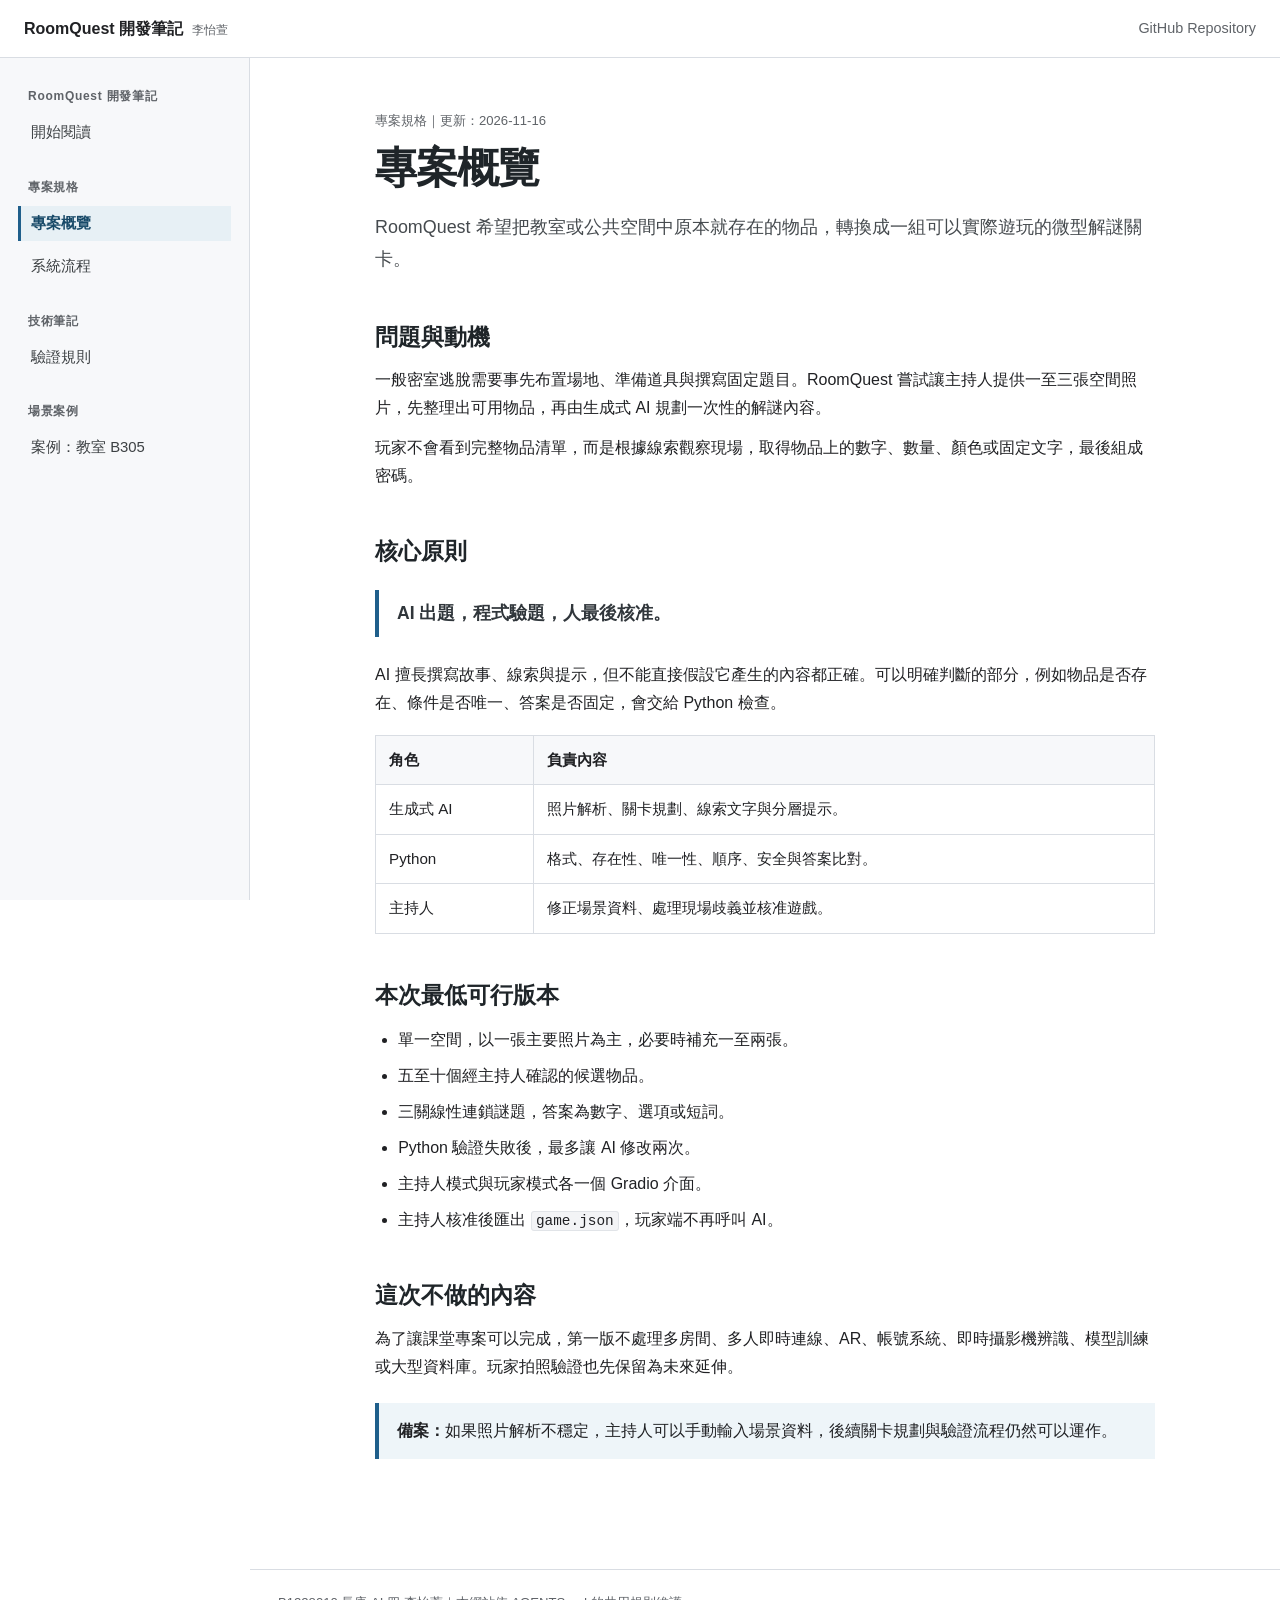
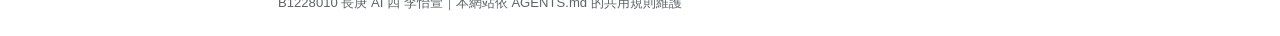
==== pages/project-overview.html @ 66fa16ac "feat: turn RoomQuest into a reusable documentation site" ====
<!doctype html>
<html lang="zh-Hant">
<head>
  <meta charset="utf-8">
  <meta name="viewport" content="width=device-width, initial-scale=1">
  <meta name="description" content="RoomQuest 的專案動機、核心設計與最低可行版本。">
  <title>專案概覽｜RoomQuest 開發筆記</title>
  <link rel="stylesheet" href="../assets/css/styles.css?v=20261116-2">
</head>
<body data-root="../" data-page="project-overview">
  <a class="skip-link" href="#main-content">跳到主要內容</a>
  <header class="docs-header" data-site-header></header>
  <div class="docs-layout">
    <aside class="docs-sidebar" data-sidebar></aside>
    <main class="docs-main" id="main-content">
      <article class="doc-page">
        <p class="page-meta">專案規格｜更新：2026-11-16</p>
        <h1>專案概覽</h1>
        <p class="lead">RoomQuest 希望把教室或公共空間中原本就存在的物品，轉換成一組可以實際遊玩的微型解謎關卡。</p>

        <section>
          <h2>問題與動機</h2>
          <p>一般密室逃脫需要事先布置場地、準備道具與撰寫固定題目。RoomQuest 嘗試讓主持人提供一至三張空間照片，先整理出可用物品，再由生成式 AI 規劃一次性的解謎內容。</p>
          <p>玩家不會看到完整物品清單，而是根據線索觀察現場，取得物品上的數字、數量、顏色或固定文字，最後組成密碼。</p>
        </section>

        <section>
          <h2>核心原則</h2>
          <blockquote>AI 出題，程式驗題，人最後核准。</blockquote>
          <p>AI 擅長撰寫故事、線索與提示，但不能直接假設它產生的內容都正確。可以明確判斷的部分，例如物品是否存在、條件是否唯一、答案是否固定，會交給 Python 檢查。</p>
          <div class="table-wrap">
            <table>
              <thead><tr><th>角色</th><th>負責內容</th></tr></thead>
              <tbody>
                <tr><td>生成式 AI</td><td>照片解析、關卡規劃、線索文字與分層提示。</td></tr>
                <tr><td>Python</td><td>格式、存在性、唯一性、順序、安全與答案比對。</td></tr>
                <tr><td>主持人</td><td>修正場景資料、處理現場歧義並核准遊戲。</td></tr>
              </tbody>
            </table>
          </div>
        </section>

        <section>
          <h2>本次最低可行版本</h2>
          <ul>
            <li>單一空間，以一張主要照片為主，必要時補充一至兩張。</li>
            <li>五至十個經主持人確認的候選物品。</li>
            <li>三關線性連鎖謎題，答案為數字、選項或短詞。</li>
            <li>Python 驗證失敗後，最多讓 AI 修改兩次。</li>
            <li>主持人模式與玩家模式各一個 Gradio 介面。</li>
            <li>主持人核准後匯出 <code>game.json</code>，玩家端不再呼叫 AI。</li>
          </ul>
        </section>

        <section>
          <h2>這次不做的內容</h2>
          <p>為了讓課堂專案可以完成，第一版不處理多房間、多人即時連線、AR、帳號系統、即時攝影機辨識、模型訓練或大型資料庫。玩家拍照驗證也先保留為未來延伸。</p>
          <aside class="note"><strong>備案：</strong>如果照片解析不穩定，主持人可以手動輸入場景資料，後續關卡規劃與驗證流程仍然可以運作。</aside>
        </section>
      </article>
    </main>
  </div>
  <footer class="docs-footer" data-site-footer></footer>
  <script src="../assets/js/main.js?v=20261116-2" defer></script>
</body>
</html>
---- assets/css/styles.css ----
:root {
  --ink: #202124;
  --muted: #5f6368;
  --line: #d9dde3;
  --soft-line: #e8eaed;
  --surface: #ffffff;
  --sidebar: #f7f8fa;
  --blue: #1f5f8b;
  --blue-dark: #174968;
  --blue-soft: #eef5f9;
  --warning: #fff7df;
  --warning-line: #d8b84e;
  --code: #f3f4f6;
  --header-height: 58px;
  color-scheme: light;
  font-family: -apple-system, BlinkMacSystemFont, "Segoe UI", "Noto Sans TC", "PingFang TC", "Microsoft JhengHei", sans-serif;
}

* {
  box-sizing: border-box;
}

html {
  scroll-behavior: smooth;
}

body {
  margin: 0;
  color: var(--ink);
  background: var(--surface);
  font-size: 16px;
  line-height: 1.75;
}

a {
  color: var(--blue);
  text-underline-offset: 3px;
}

a:hover {
  color: var(--blue-dark);
}

a:focus-visible,
button:focus-visible {
  outline: 3px solid #7db5d5;
  outline-offset: 3px;
}

.skip-link {
  position: fixed;
  z-index: 100;
  top: 8px;
  left: 8px;
  padding: 8px 12px;
  color: #fff;
  background: var(--blue-dark);
  transform: translateY(-160%);
}

.skip-link:focus {
  transform: translateY(0);
}

.docs-header {
  position: sticky;
  z-index: 30;
  top: 0;
  height: var(--header-height);
  border-bottom: 1px solid var(--line);
  background: rgba(255, 255, 255, 0.97);
}

.header-inner {
  display: flex;
  align-items: center;
  max-width: 1440px;
  height: 100%;
  margin: 0 auto;
  padding: 0 24px;
  gap: 16px;
}

.site-name {
  color: var(--ink);
  font-size: 1rem;
  font-weight: 700;
  text-decoration: none;
}

.site-name small {
  margin-left: 9px;
  color: var(--muted);
  font-size: 0.78rem;
  font-weight: 400;
}

.header-link {
  margin-left: auto;
  color: var(--muted);
  font-size: 0.9rem;
  text-decoration: none;
}

.menu-button {
  display: none;
  align-items: center;
  justify-content: center;
  width: 40px;
  height: 40px;
  padding: 0;
  border: 1px solid var(--line);
  border-radius: 4px;
  color: var(--ink);
  background: var(--surface);
  font: inherit;
  cursor: pointer;
}

.docs-layout {
  display: grid;
  grid-template-columns: 250px minmax(0, 1fr);
  min-height: calc(100vh - var(--header-height));
}

.docs-sidebar {
  position: sticky;
  top: var(--header-height);
  align-self: start;
  height: calc(100vh - var(--header-height));
  overflow-y: auto;
  border-right: 1px solid var(--line);
  background: var(--sidebar);
  padding: 28px 18px 40px;
}

.sidebar-group + .sidebar-group {
  margin-top: 26px;
}

.sidebar-title {
  margin: 0 10px 8px;
  color: var(--muted);
  font-size: 0.75rem;
  font-weight: 700;
  letter-spacing: 0.06em;
}

.sidebar-list {
  margin: 0;
  padding: 0;
  list-style: none;
}

.sidebar-list a {
  display: block;
  margin: 2px 0;
  padding: 7px 10px;
  border-left: 3px solid transparent;
  color: #3c4043;
  font-size: 0.93rem;
  line-height: 1.45;
  text-decoration: none;
}

.sidebar-list a:hover {
  background: #eceff1;
}

.sidebar-list a[aria-current="page"] {
  border-left-color: var(--blue);
  color: var(--blue-dark);
  background: #e7f0f5;
  font-weight: 700;
}

.docs-main {
  min-width: 0;
}

.doc-page {
  width: min(100% - 48px, 780px);
  margin: 0 auto;
  padding: 52px 0 88px;
}

.page-meta {
  margin: 0 0 8px;
  color: var(--muted);
  font-size: 0.82rem;
}

h1,
h2,
h3 {
  color: #1f2529;
  line-height: 1.3;
}

h1 {
  margin: 0 0 16px;
  font-size: clamp(2rem, 5vw, 2.6rem);
  letter-spacing: -0.025em;
}

h2 {
  margin: 0 0 14px;
  font-size: 1.45rem;
}

h3 {
  margin: 26px 0 10px;
  font-size: 1.1rem;
}

.lead {
  margin: 0;
  color: #454a4e;
  font-size: 1.12rem;
  line-height: 1.8;
}

.doc-page section {
  margin-top: 46px;
}

p {
  margin: 12px 0;
}

ul,
ol {
  padding-left: 1.45rem;
}

li + li {
  margin-top: 8px;
}

.steps li {
  padding-left: 4px;
}

code {
  border: 1px solid #e1e4e8;
  border-radius: 3px;
  background: var(--code);
  padding: 0.08em 0.3em;
  font-family: "SFMono-Regular", Consolas, "Liberation Mono", monospace;
  font-size: 0.9em;
}

pre {
  overflow-x: auto;
  margin: 18px 0;
  border: 1px solid var(--line);
  border-radius: 4px;
  background: var(--code);
  padding: 18px 20px;
  line-height: 1.65;
}

pre code {
  border: 0;
  background: transparent;
  padding: 0;
}

blockquote {
  margin: 24px 0;
  border-left: 4px solid var(--blue);
  padding: 8px 0 8px 18px;
  color: #30363b;
  font-size: 1.1rem;
  font-weight: 650;
}

.note,
.warning {
  margin: 22px 0;
  border-left: 4px solid var(--blue);
  background: var(--blue-soft);
  padding: 14px 18px;
}

.warning {
  border-left-color: var(--warning-line);
  background: var(--warning);
}

.status-line {
  display: flex;
  flex-wrap: wrap;
  margin-top: 26px;
  border-block: 1px solid var(--soft-line);
  padding: 12px 0;
  gap: 8px 22px;
  color: var(--muted);
  font-size: 0.88rem;
}

.status-line span::before {
  content: "✓";
  margin-right: 6px;
  color: var(--blue);
  font-weight: 700;
}

.page-index-list {
  margin: 18px 0 0;
  border-top: 1px solid var(--line);
  padding: 0;
  list-style: none;
}

.page-index-list li {
  margin: 0;
  border-bottom: 1px solid var(--line);
}

.page-index-list a {
  display: grid;
  grid-template-columns: minmax(130px, 0.7fr) minmax(0, 1.3fr);
  padding: 17px 4px;
  gap: 22px;
  text-decoration: none;
}

.page-index-list strong {
  color: var(--blue-dark);
}

.page-index-list span {
  color: var(--muted);
}

.loading-text,
.load-error {
  color: var(--muted);
}

.load-error {
  border-left: 4px solid var(--warning-line);
  padding-left: 14px;
}

.table-wrap {
  max-width: 100%;
  overflow-x: auto;
  margin: 18px 0;
}

table {
  width: 100%;
  border-collapse: collapse;
  font-size: 0.95rem;
}

th,
td {
  border: 1px solid var(--line);
  padding: 11px 13px;
  text-align: left;
  vertical-align: top;
}

th {
  background: var(--sidebar);
  font-weight: 700;
}

.page-actions {
  display: flex;
  flex-wrap: wrap;
  margin-top: 50px;
  border-top: 1px solid var(--line);
  padding-top: 22px;
  gap: 12px 24px;
}

.docs-footer {
  margin-left: 250px;
  border-top: 1px solid var(--line);
  padding: 22px 28px;
  color: var(--muted);
  font-size: 0.82rem;
}

.scenario-heading {
  display: flex;
  align-items: baseline;
  justify-content: space-between;
  margin-bottom: 18px;
  border-bottom: 1px solid var(--line);
  padding-bottom: 10px;
  gap: 16px;
}

.scenario-heading h3 {
  margin: 0;
  font-size: 1.2rem;
}

.scenario-status {
  color: var(--muted);
  font-size: 0.85rem;
  white-space: nowrap;
}

.scenario-object-list {
  columns: 2;
}

.scenario-clue {
  margin-top: 24px;
  border-top: 1px solid var(--soft-line);
  padding-top: 18px;
}

.scenario-clue h3 {
  margin-top: 0;
}

.answer-line {
  margin-top: 10px;
  color: var(--muted);
  font-size: 0.92rem;
}

@media (max-width: 800px) {
  :root {
    --header-height: 56px;
  }

  .header-inner {
    padding: 0 14px;
  }

  .menu-button {
    display: inline-flex;
  }

  .site-name small,
  .header-link {
    display: none;
  }

  .docs-layout {
    display: block;
  }

  .docs-sidebar {
    position: fixed;
    z-index: 25;
    top: var(--header-height);
    bottom: 0;
    left: 0;
    width: min(82vw, 290px);
    height: auto;
    box-shadow: 6px 0 18px rgba(32, 33, 36, 0.12);
    transform: translateX(-110%);
    transition: transform 150ms ease-out;
  }

  .docs-sidebar.is-open {
    transform: translateX(0);
  }

  .doc-page {
    width: min(100% - 34px, 780px);
    padding: 38px 0 64px;
  }

  .docs-footer {
    margin-left: 0;
    padding-inline: 18px;
  }

  .page-index-list a {
    display: block;
  }

  .page-index-list span {
    display: block;
    margin-top: 4px;
  }

  .scenario-object-list {
    columns: 1;
  }
}

@media (prefers-reduced-motion: reduce) {
  html {
    scroll-behavior: auto;
  }

  .docs-sidebar {
    transition: none;
  }
}
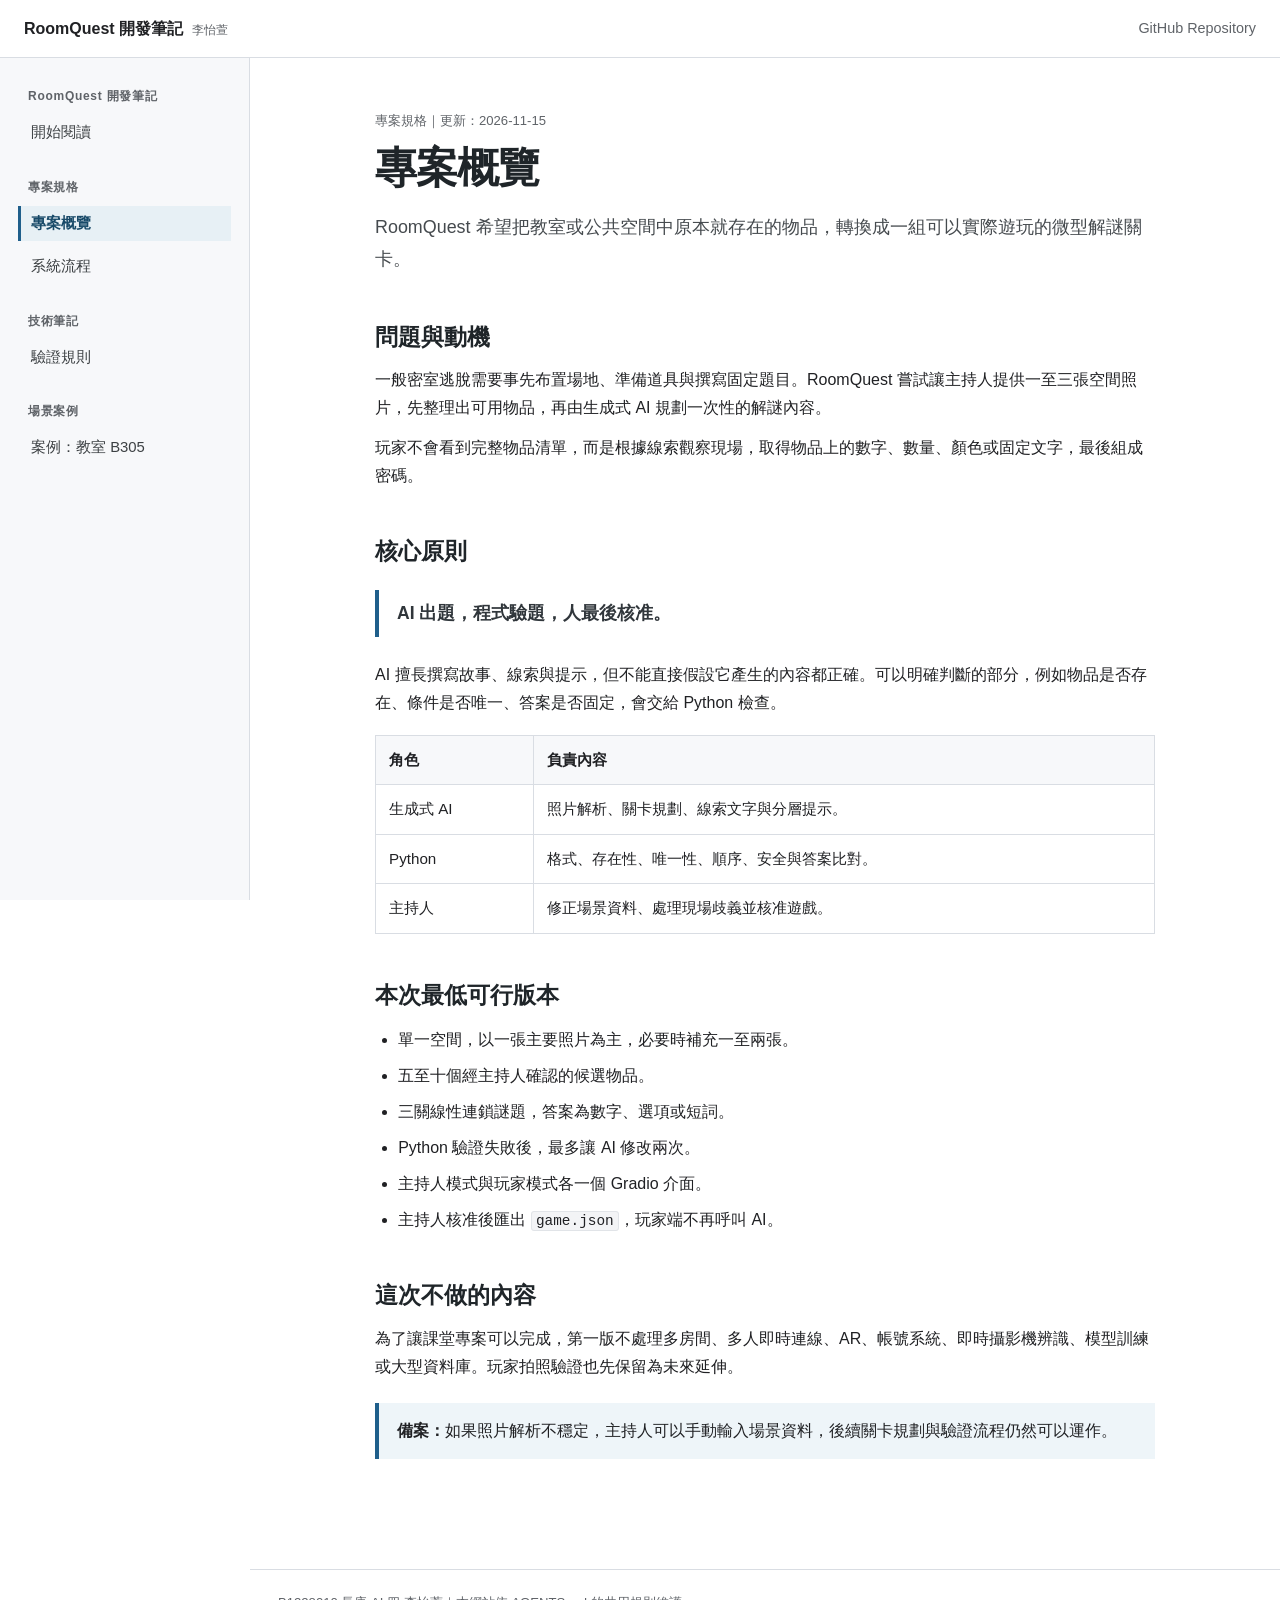
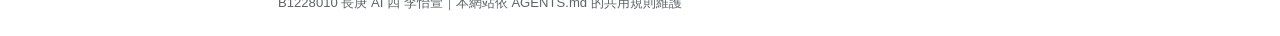
==== commit 56c3a1c5: "fix: use the actual update date" ====
--- a/pages/project-overview.html
+++ b/pages/project-overview.html
@@ -14,7 +14,7 @@
     <aside class="docs-sidebar" data-sidebar></aside>
     <main class="docs-main" id="main-content">
       <article class="doc-page">
-        <p class="page-meta">專案規格｜更新：2026-11-16</p>
+        <p class="page-meta">專案規格｜更新：2026-11-15</p>
         <h1>專案概覽</h1>
         <p class="lead">RoomQuest 希望把教室或公共空間中原本就存在的物品，轉換成一組可以實際遊玩的微型解謎關卡。</p>
 
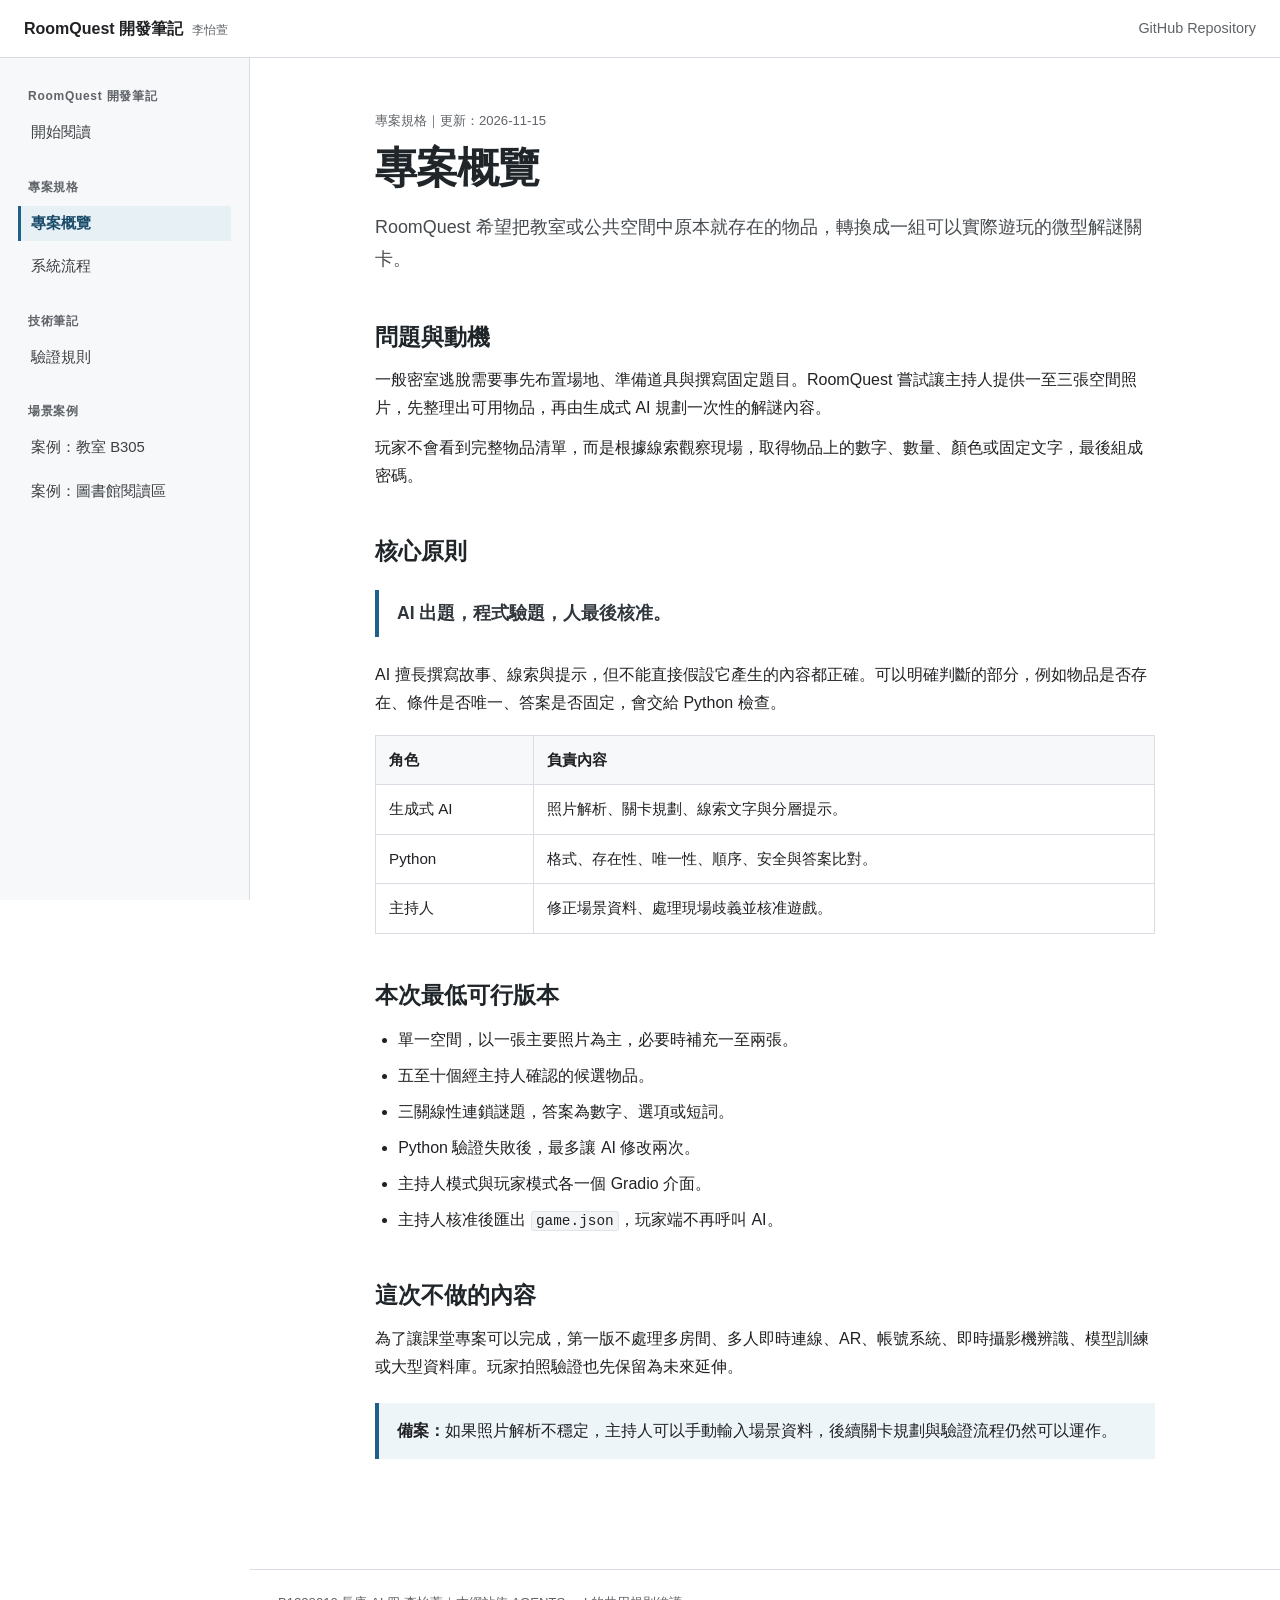
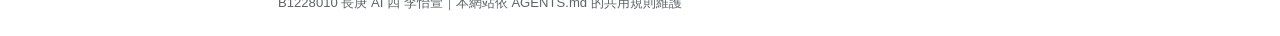
==== commit 964fbd12: "fix: refresh shared data after adding a scene" ====
--- a/pages/project-overview.html
+++ b/pages/project-overview.html
@@ -61,6 +61,6 @@
     </main>
   </div>
   <footer class="docs-footer" data-site-footer></footer>
-  <script src="../assets/js/main.js?v=20261116-2" defer></script>
+  <script src="../assets/js/main.js?v=20261116-3" defer></script>
 </body>
 </html>
